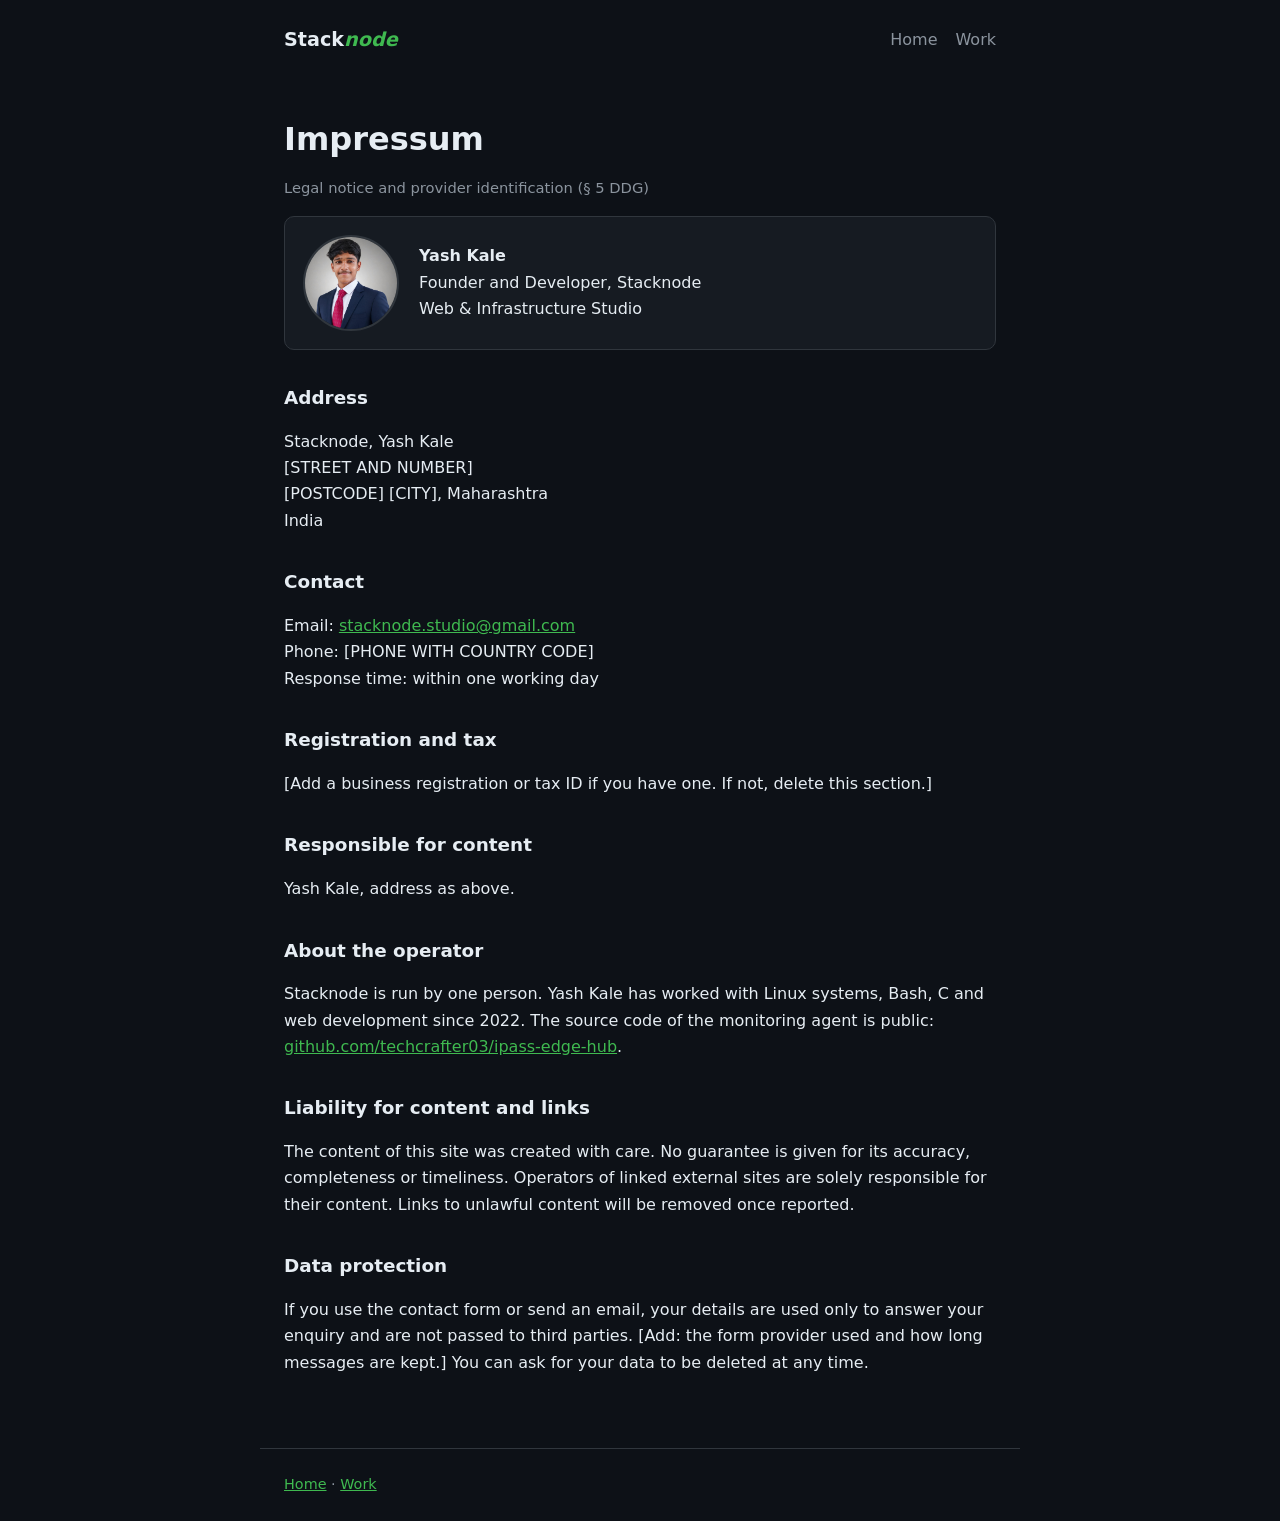
==== impressum.html @ 5419cfad "Add impressum.html for legal notice and contact info This file contains the legal notice and provide" ====
<!DOCTYPE html>
<html lang="en">
<head>
<meta charset="utf-8">
<meta name="viewport" content="width=device-width, initial-scale=1">
<title>Impressum | Stacknode</title>
<meta name="robots" content="noindex">
<style>
:root{--bg:#0d1117;--card:#161b22;--line:#30363d;--text:#e6edf3;--mute:#8b949e;--acc:#3fb950}
*{box-sizing:border-box}
body{margin:0;background:var(--bg);color:var(--text);font:16px/1.65 system-ui,-apple-system,Segoe UI,sans-serif}
a{color:var(--acc)}
header,main,footer{max-width:760px;margin:0 auto;padding:24px}
header{display:flex;justify-content:space-between;align-items:center;flex-wrap:wrap;gap:12px}
.logo{font-weight:700;font-size:1.2rem;color:var(--text);text-decoration:none}
.logo i{color:var(--acc)}
nav a{margin-left:18px;text-decoration:none;color:var(--mute)}
h1{font-size:2rem;margin:.3em 0}
h2{font-size:1.15rem;margin-top:1.8em}
.person{display:flex;gap:20px;align-items:center;background:var(--card);border:1px solid var(--line);border-radius:10px;padding:18px;margin:16px 0}
.person img{width:96px;height:96px;border-radius:50%;object-fit:cover;border:2px solid var(--line)}
p{margin:.5em 0}
.mute{color:var(--mute);font-size:.92rem}
footer{color:var(--mute);font-size:.9rem;border-top:1px solid var(--line);margin-top:40px}
</style>
</head>
<body>
<header>
  <a class="logo" href="index.html">Stack<i>node</i></a>
  <nav><a href="index.html">Home</a><a href="work.html">Work</a></nav>
</header>

<main>
  <h1>Impressum</h1>
  <p class="mute">Legal notice and provider identification (&sect; 5 DDG)</p>

  <div class="person">
    <img src="yash.jpg" alt="Yash Kale">
    <div>
      <strong>Yash Kale</strong><br>
      Founder and Developer, Stacknode<br>
      Web &amp; Infrastructure Studio
    </div>
  </div>

  <h2>Address</h2>
  <p>Stacknode, Yash Kale<br>
  [STREET AND NUMBER]<br>
  [POSTCODE] [CITY], Maharashtra<br>
  India</p>

  <h2>Contact</h2>
  <p>Email: <a href="mailto:stacknode.studio@gmail.com">stacknode.studio@gmail.com</a><br>
  Phone: [PHONE WITH COUNTRY CODE]<br>
  Response time: within one working day</p>

  <h2>Registration and tax</h2>
  <p>[Add a business registration or tax ID if you have one. If not, delete this section.]</p>

  <h2>Responsible for content</h2>
  <p>Yash Kale, address as above.</p>

  <h2>About the operator</h2>
  <p>Stacknode is run by one person. Yash Kale has worked with Linux systems, Bash, C and web development since 2022. The source code of the monitoring agent is public: <a href="https://github.com/techcrafter03/ipass-edge-hub">github.com/techcrafter03/ipass-edge-hub</a>.</p>

  <h2>Liability for content and links</h2>
  <p>The content of this site was created with care. No guarantee is given for its accuracy, completeness or timeliness. Operators of linked external sites are solely responsible for their content. Links to unlawful content will be removed once reported.</p>

  <h2>Data protection</h2>
  <p>If you use the contact form or send an email, your details are used only to answer your enquiry and are not passed to third parties. [Add: the form provider used and how long messages are kept.] You can ask for your data to be deleted at any time.</p>
</main>

<footer>
  <a href="index.html">Home</a> &middot; <a href="work.html">Work</a>
</footer>
</body>
</html>
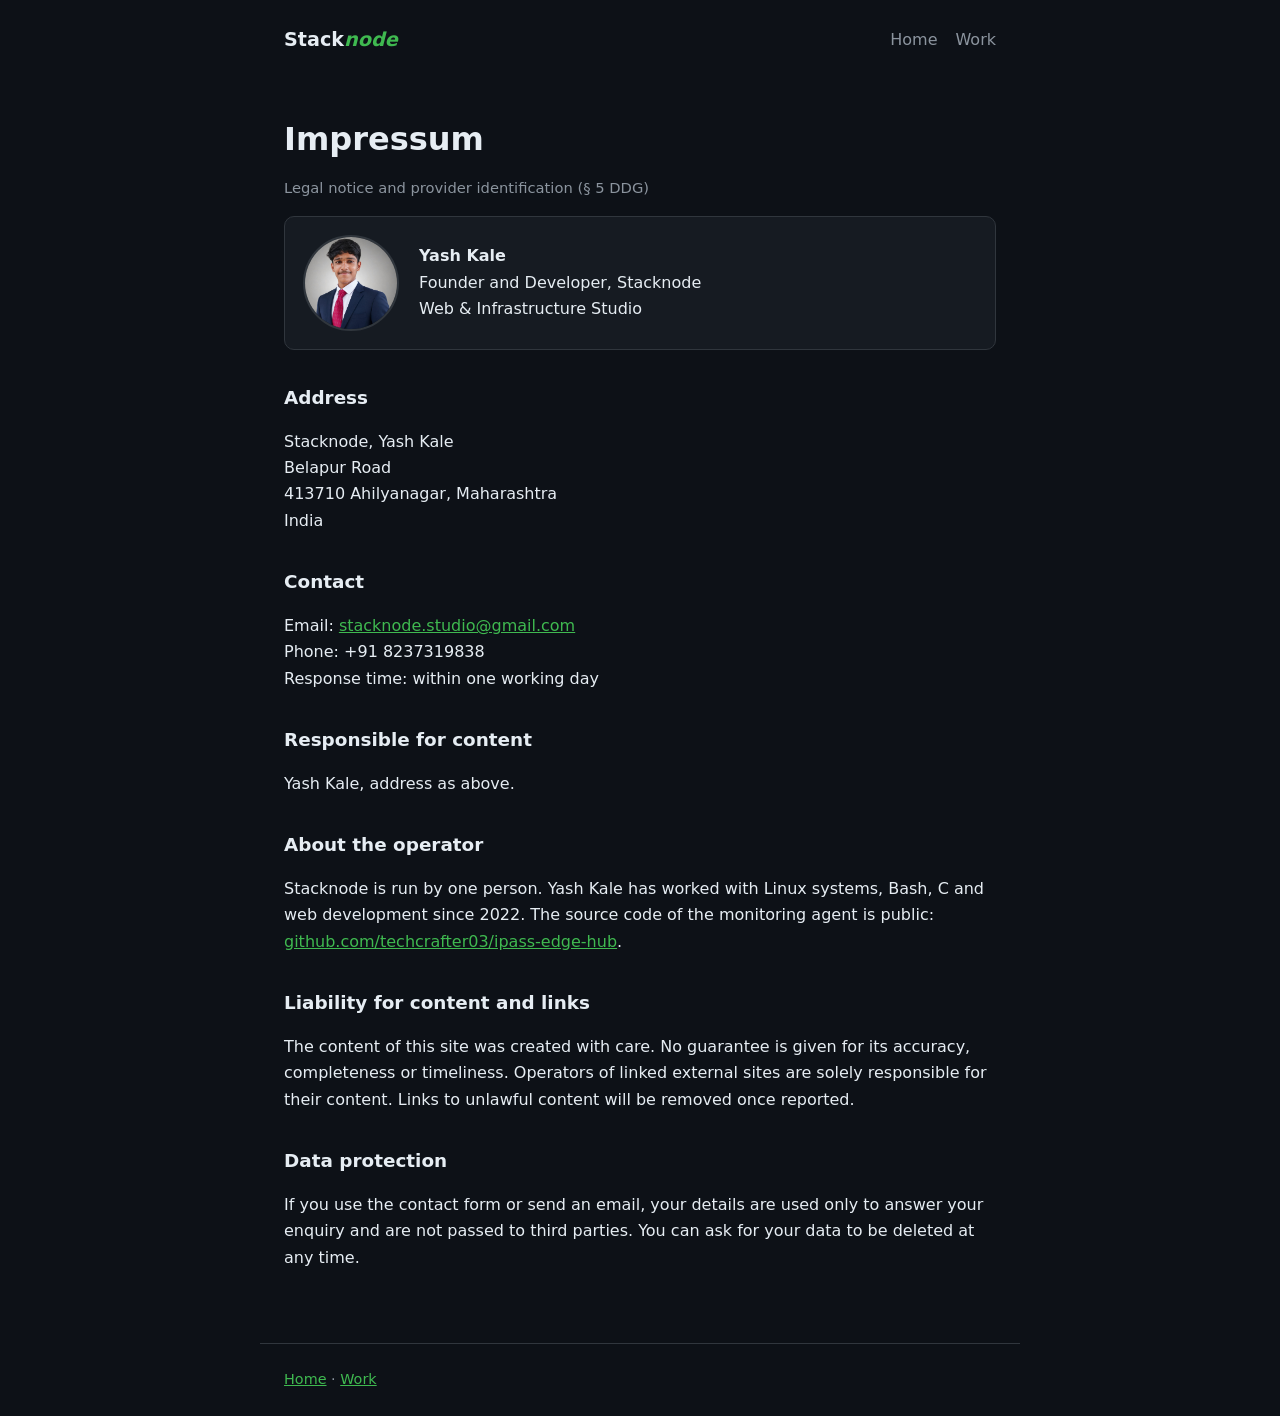
==== commit 54063e50: "Update contact information and remove placeholders" ====
--- a/impressum.html
+++ b/impressum.html
@@ -45,17 +45,14 @@
 
   <h2>Address</h2>
   <p>Stacknode, Yash Kale<br>
-  [STREET AND NUMBER]<br>
-  [POSTCODE] [CITY], Maharashtra<br>
+  Belapur Road <br>
+  413710 Ahilyanagar, Maharashtra<br>
   India</p>
 
   <h2>Contact</h2>
   <p>Email: <a href="mailto:stacknode.studio@gmail.com">stacknode.studio@gmail.com</a><br>
-  Phone: [PHONE WITH COUNTRY CODE]<br>
+  Phone: +91 8237319838<br>
   Response time: within one working day</p>
-
-  <h2>Registration and tax</h2>
-  <p>[Add a business registration or tax ID if you have one. If not, delete this section.]</p>
 
   <h2>Responsible for content</h2>
   <p>Yash Kale, address as above.</p>
@@ -67,7 +64,7 @@
   <p>The content of this site was created with care. No guarantee is given for its accuracy, completeness or timeliness. Operators of linked external sites are solely responsible for their content. Links to unlawful content will be removed once reported.</p>
 
   <h2>Data protection</h2>
-  <p>If you use the contact form or send an email, your details are used only to answer your enquiry and are not passed to third parties. [Add: the form provider used and how long messages are kept.] You can ask for your data to be deleted at any time.</p>
+  <p>If you use the contact form or send an email, your details are used only to answer your enquiry and are not passed to third parties. You can ask for your data to be deleted at any time.</p>
 </main>
 
 <footer>
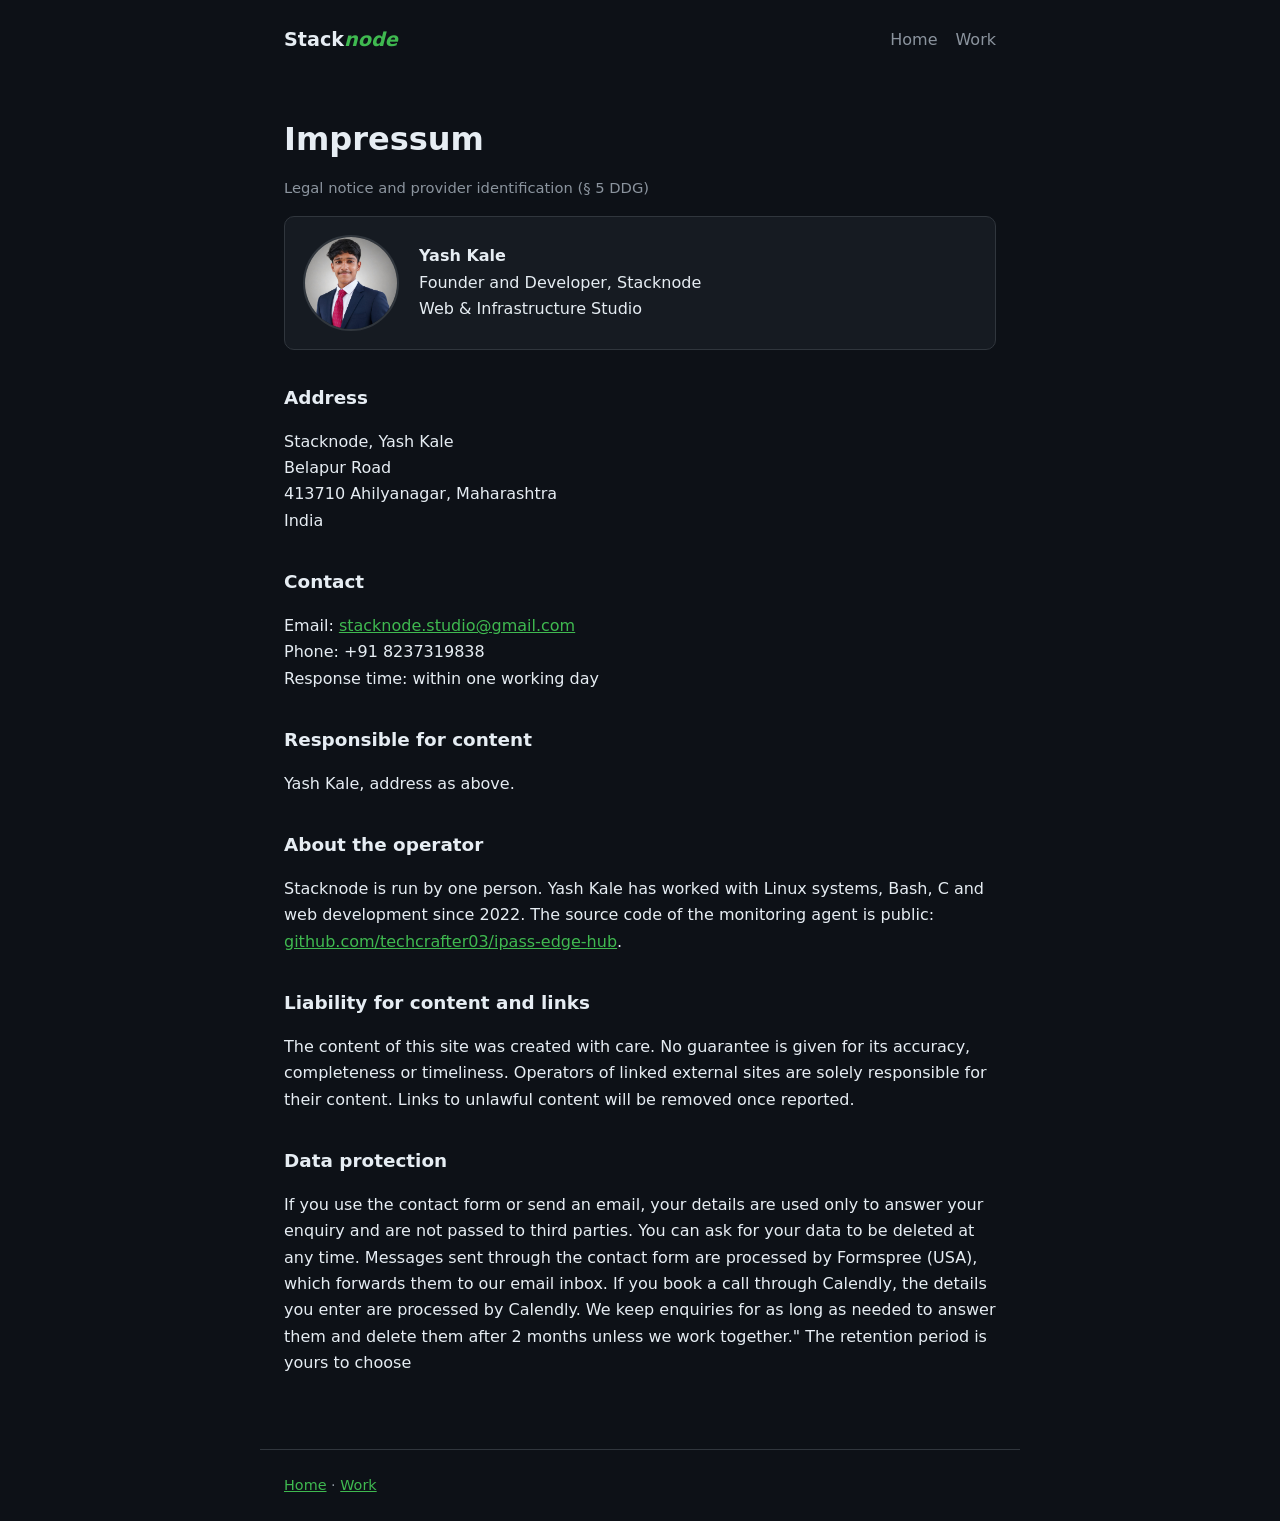
==== commit 2ee96296: "Update data protection section in impressum.html Added information about data processing and retenti" ====
--- a/impressum.html
+++ b/impressum.html
@@ -64,7 +64,9 @@
   <p>The content of this site was created with care. No guarantee is given for its accuracy, completeness or timeliness. Operators of linked external sites are solely responsible for their content. Links to unlawful content will be removed once reported.</p>
 
   <h2>Data protection</h2>
-  <p>If you use the contact form or send an email, your details are used only to answer your enquiry and are not passed to third parties. You can ask for your data to be deleted at any time.</p>
+  <p>If you use the contact form or send an email, your details are used only to answer your enquiry and are not passed to third parties. You can ask for your data to be deleted at any time.
+     Messages sent through the contact form are processed by Formspree (USA), which forwards them to our email inbox. If you book a call through Calendly, the details you enter are processed by Calendly. We keep enquiries for as long as needed to answer them and delete them after 2 months unless we work together."
+The retention period is yours to choose</p>
 </main>
 
 <footer>
